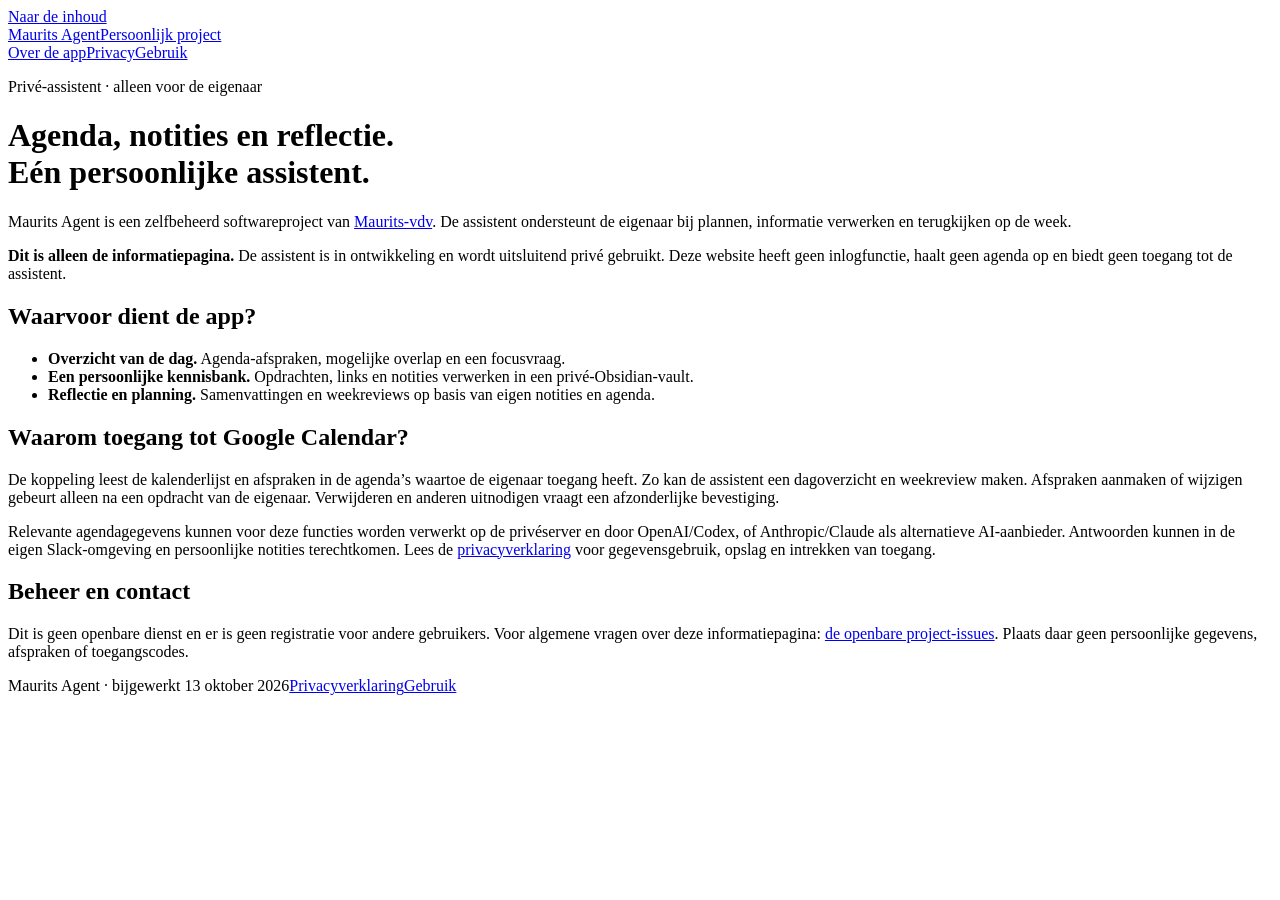
==== index.html @ f644cd45 "Add index.html for public app information" ====
<!doctype html>
<html lang="nl">
<head>
  <meta charset="utf-8">
  <meta name="viewport" content="width=device-width, initial-scale=1">
  <meta name="description" content="Informatie over Maurits Agent: een persoonlijke assistent voor agenda, notities en reflectie, uitsluitend voor eigen gebruik.">
  <meta name="robots" content="noindex, nofollow">
  <title>Maurits Agent — persoonlijke assistent</title>
  <link rel="stylesheet" href="style.css">
</head>
<body>
  <a class="skip" href="#inhoud">Naar de inhoud</a>
  <header class="shell"><a class="brand" href="./">Maurits Agent<span>Persoonlijk project</span></a><nav aria-label="Hoofdnavigatie"><a href="./" aria-current="page">Over de app</a><a href="privacy.html">Privacy</a><a href="gebruik.html">Gebruik</a></nav></header>
  <main id="inhoud" class="shell">
    <p class="eyebrow">Privé-assistent · alleen voor de eigenaar</p>
    <h1>Agenda, notities en reflectie.<br>Eén persoonlijke assistent.</h1>
    <p class="lead">Maurits Agent is een zelfbeheerd softwareproject van <a href="https://github.com/Maurits-vdv">Maurits-vdv</a>. De assistent ondersteunt de eigenaar bij plannen, informatie verwerken en terugkijken op de week.</p>
    <aside class="notice"><strong>Dit is alleen de informatiepagina.</strong> De assistent is in ontwikkeling en wordt uitsluitend privé gebruikt. Deze website heeft geen inlogfunctie, haalt geen agenda op en biedt geen toegang tot de assistent.</aside>
    <section aria-labelledby="functies"><h2 id="functies">Waarvoor dient de app?</h2>
      <ul class="features"><li><strong>Overzicht van de dag.</strong> Agenda-afspraken, mogelijke overlap en een focusvraag.</li><li><strong>Een persoonlijke kennisbank.</strong> Opdrachten, links en notities verwerken in een privé-Obsidian-vault.</li><li><strong>Reflectie en planning.</strong> Samenvattingen en weekreviews op basis van eigen notities en agenda.</li></ul>
    </section>
    <section aria-labelledby="google"><h2 id="google">Waarom toegang tot Google Calendar?</h2>
      <p>De koppeling leest de kalenderlijst en afspraken in de agenda’s waartoe de eigenaar toegang heeft. Zo kan de assistent een dagoverzicht en weekreview maken. Afspraken aanmaken of wijzigen gebeurt alleen na een opdracht van de eigenaar. Verwijderen en anderen uitnodigen vraagt een afzonderlijke bevestiging.</p>
      <p>Relevante agendagegevens kunnen voor deze functies worden verwerkt op de privéserver en door OpenAI/Codex, of Anthropic/Claude als alternatieve AI-aanbieder. Antwoorden kunnen in de eigen Slack-omgeving en persoonlijke notities terechtkomen. Lees de <a href="privacy.html">privacyverklaring</a> voor gegevensgebruik, opslag en intrekken van toegang.</p>
    </section>
    <section aria-labelledby="contact"><h2 id="contact">Beheer en contact</h2><p>Dit is geen openbare dienst en er is geen registratie voor andere gebruikers. Voor algemene vragen over deze informatiepagina: <a href="https://github.com/Maurits-vdv/maurits-agent-info/issues">de openbare project-issues</a>. Plaats daar geen persoonlijke gegevens, afspraken of toegangscodes.</p></section>
  </main>
  <footer class="shell"><span>Maurits Agent · bijgewerkt 13 oktober 2026</span><a href="privacy.html">Privacyverklaring</a><a href="gebruik.html">Gebruik</a></footer>
</body>
</html>
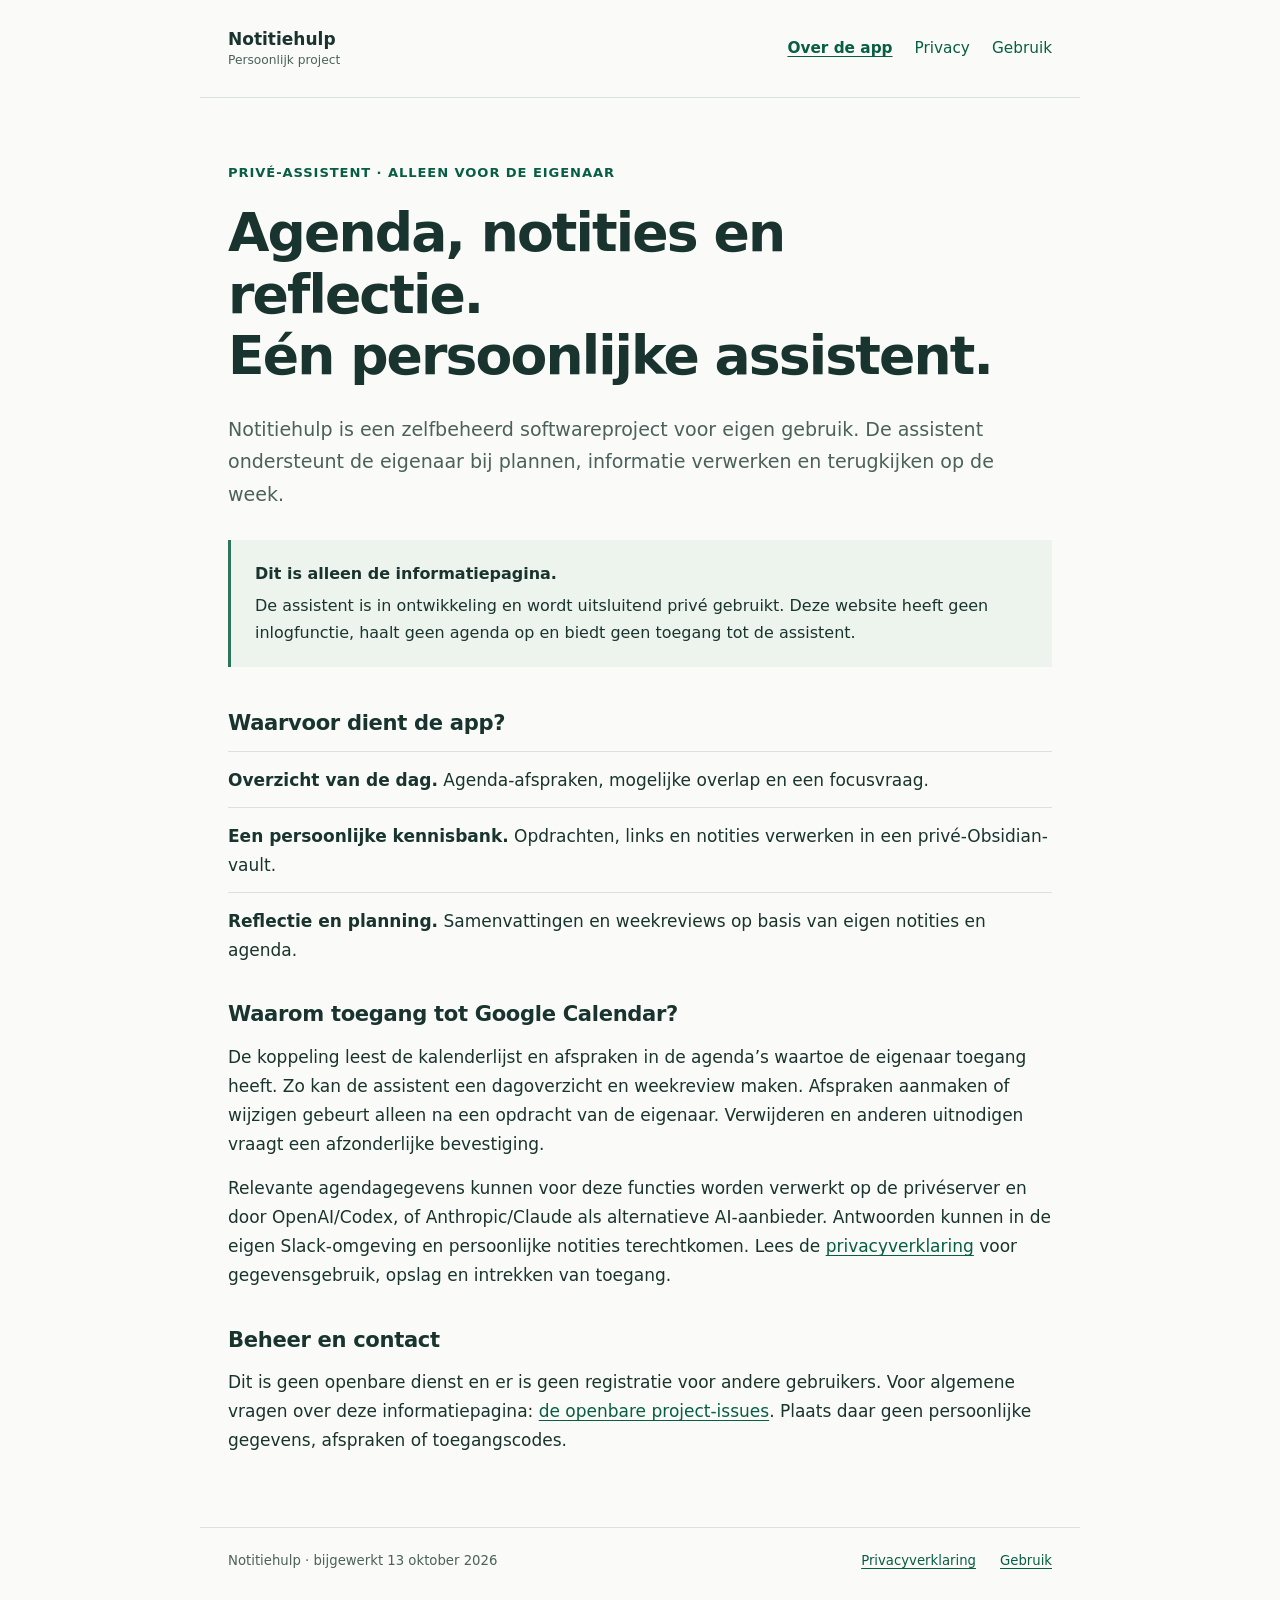
==== commit f22073bd: "Use neutral app name in public information" ====
--- a/index.html
+++ b/index.html
@@ -3,18 +3,18 @@
 <head>
   <meta charset="utf-8">
   <meta name="viewport" content="width=device-width, initial-scale=1">
-  <meta name="description" content="Informatie over Maurits Agent: een persoonlijke assistent voor agenda, notities en reflectie, uitsluitend voor eigen gebruik.">
+  <meta name="description" content="Informatie over Notitiehulp: een persoonlijke assistent voor agenda, notities en reflectie, uitsluitend voor eigen gebruik.">
   <meta name="robots" content="noindex, nofollow">
-  <title>Maurits Agent — persoonlijke assistent</title>
+  <title>Notitiehulp — persoonlijke assistent</title>
   <link rel="stylesheet" href="style.css">
 </head>
 <body>
   <a class="skip" href="#inhoud">Naar de inhoud</a>
-  <header class="shell"><a class="brand" href="./">Maurits Agent<span>Persoonlijk project</span></a><nav aria-label="Hoofdnavigatie"><a href="./" aria-current="page">Over de app</a><a href="privacy.html">Privacy</a><a href="gebruik.html">Gebruik</a></nav></header>
+  <header class="shell"><a class="brand" href="./">Notitiehulp<span>Persoonlijk project</span></a><nav aria-label="Hoofdnavigatie"><a href="./" aria-current="page">Over de app</a><a href="privacy.html">Privacy</a><a href="gebruik.html">Gebruik</a></nav></header>
   <main id="inhoud" class="shell">
     <p class="eyebrow">Privé-assistent · alleen voor de eigenaar</p>
     <h1>Agenda, notities en reflectie.<br>Eén persoonlijke assistent.</h1>
-    <p class="lead">Maurits Agent is een zelfbeheerd softwareproject van <a href="https://github.com/Maurits-vdv">Maurits-vdv</a>. De assistent ondersteunt de eigenaar bij plannen, informatie verwerken en terugkijken op de week.</p>
+    <p class="lead">Notitiehulp is een zelfbeheerd softwareproject voor eigen gebruik. De assistent ondersteunt de eigenaar bij plannen, informatie verwerken en terugkijken op de week.</p>
     <aside class="notice"><strong>Dit is alleen de informatiepagina.</strong> De assistent is in ontwikkeling en wordt uitsluitend privé gebruikt. Deze website heeft geen inlogfunctie, haalt geen agenda op en biedt geen toegang tot de assistent.</aside>
     <section aria-labelledby="functies"><h2 id="functies">Waarvoor dient de app?</h2>
       <ul class="features"><li><strong>Overzicht van de dag.</strong> Agenda-afspraken, mogelijke overlap en een focusvraag.</li><li><strong>Een persoonlijke kennisbank.</strong> Opdrachten, links en notities verwerken in een privé-Obsidian-vault.</li><li><strong>Reflectie en planning.</strong> Samenvattingen en weekreviews op basis van eigen notities en agenda.</li></ul>
@@ -23,8 +23,8 @@
       <p>De koppeling leest de kalenderlijst en afspraken in de agenda’s waartoe de eigenaar toegang heeft. Zo kan de assistent een dagoverzicht en weekreview maken. Afspraken aanmaken of wijzigen gebeurt alleen na een opdracht van de eigenaar. Verwijderen en anderen uitnodigen vraagt een afzonderlijke bevestiging.</p>
       <p>Relevante agendagegevens kunnen voor deze functies worden verwerkt op de privéserver en door OpenAI/Codex, of Anthropic/Claude als alternatieve AI-aanbieder. Antwoorden kunnen in de eigen Slack-omgeving en persoonlijke notities terechtkomen. Lees de <a href="privacy.html">privacyverklaring</a> voor gegevensgebruik, opslag en intrekken van toegang.</p>
     </section>
-    <section aria-labelledby="contact"><h2 id="contact">Beheer en contact</h2><p>Dit is geen openbare dienst en er is geen registratie voor andere gebruikers. Voor algemene vragen over deze informatiepagina: <a href="https://github.com/Maurits-vdv/maurits-agent-info/issues">de openbare project-issues</a>. Plaats daar geen persoonlijke gegevens, afspraken of toegangscodes.</p></section>
+    <section aria-labelledby="contact"><h2 id="contact">Beheer en contact</h2><p>Dit is geen openbare dienst en er is geen registratie voor andere gebruikers. Voor algemene vragen over deze informatiepagina: <a href="https://github.com/Maurits-vdv/app-info/issues">de openbare project-issues</a>. Plaats daar geen persoonlijke gegevens, afspraken of toegangscodes.</p></section>
   </main>
-  <footer class="shell"><span>Maurits Agent · bijgewerkt 13 oktober 2026</span><a href="privacy.html">Privacyverklaring</a><a href="gebruik.html">Gebruik</a></footer>
+  <footer class="shell"><span>Notitiehulp · bijgewerkt 13 oktober 2026</span><a href="privacy.html">Privacyverklaring</a><a href="gebruik.html">Gebruik</a></footer>
 </body>
 </html>
--- a/style.css
+++ b/style.css
@@ -0,0 +1,33 @@
+:root { color-scheme: light; --ink: #19342e; --muted: #4b615a; --accent: #075e44; --line: #d9e2dc; --paper: #fafbf8; }
+* { box-sizing: border-box; }
+html { background: var(--paper); color: var(--ink); font-family: ui-sans-serif, system-ui, -apple-system, BlinkMacSystemFont, "Segoe UI", sans-serif; font-size: 17px; line-height: 1.7; }
+body { margin: 0; }
+a { color: var(--accent); text-underline-offset: .2em; overflow-wrap: anywhere; }
+a:hover { text-decoration-thickness: 2px; }
+a:focus-visible { outline: 3px solid var(--accent); outline-offset: 5px; border-radius: 2px; }
+.shell { max-width: 880px; margin-inline: auto; padding-inline: 28px; }
+header { display: flex; justify-content: space-between; align-items: center; gap: 24px; padding-block: 28px; border-bottom: 1px solid var(--line); }
+.brand { color: var(--ink); font-weight: 750; text-decoration: none; line-height: 1.4; }
+.brand span { display: block; font-size: .72rem; font-weight: 400; color: var(--muted); }
+nav { display: flex; gap: 22px; flex-wrap: wrap; font-size: .9rem; }
+nav a { text-decoration: none; }
+nav a[aria-current="page"] { text-decoration: underline; font-weight: 650; }
+main { padding-block: 64px 56px; }
+.eyebrow { color: var(--accent); font-size: .77rem; font-weight: 650; letter-spacing: .07em; text-transform: uppercase; margin: 0 0 18px; }
+h1 { font-size: clamp(2.1rem, 5.5vw, 3.15rem); line-height: 1.15; letter-spacing: -.035em; margin: 0 0 26px; font-weight: 650; }
+h2 { font-size: 1.24rem; line-height: 1.35; letter-spacing: -.015em; margin: 0 0 14px; }
+p { margin: 0 0 16px; }
+.lead { font-size: 1.12rem; color: var(--muted); }
+.notice { margin-block: 30px 42px; padding: 20px 24px; background: #edf3ed; border-left: 3px solid #2d755c; font-size: .94rem; }
+.notice strong { display: block; margin-bottom: 5px; }
+section { margin-top: 36px; }
+ul { padding-left: 24px; margin: 0 0 18px; }
+li { margin-bottom: 12px; }
+.features { list-style: none; padding: 0; }
+.features li { border-top: 1px solid var(--line); padding-top: 14px; }
+code { font-size: .86em; overflow-wrap: anywhere; }
+footer { display: flex; flex-wrap: wrap; gap: 12px 24px; padding-block: 22px 34px; border-top: 1px solid var(--line); color: var(--muted); font-size: .78rem; }
+footer span { margin-right: auto; }
+.skip { position: absolute; left: 16px; top: -100px; padding: 10px; background: white; z-index: 1; }
+.skip:focus { top: 10px; }
+@media (max-width: 560px) { .shell { padding-inline: 20px; } header { align-items: flex-start; flex-direction: column; gap: 18px; padding-block: 20px; } nav { gap: 20px; } main { padding-top: 38px; } .notice { padding: 16px 18px; } footer span { width: 100%; } }
